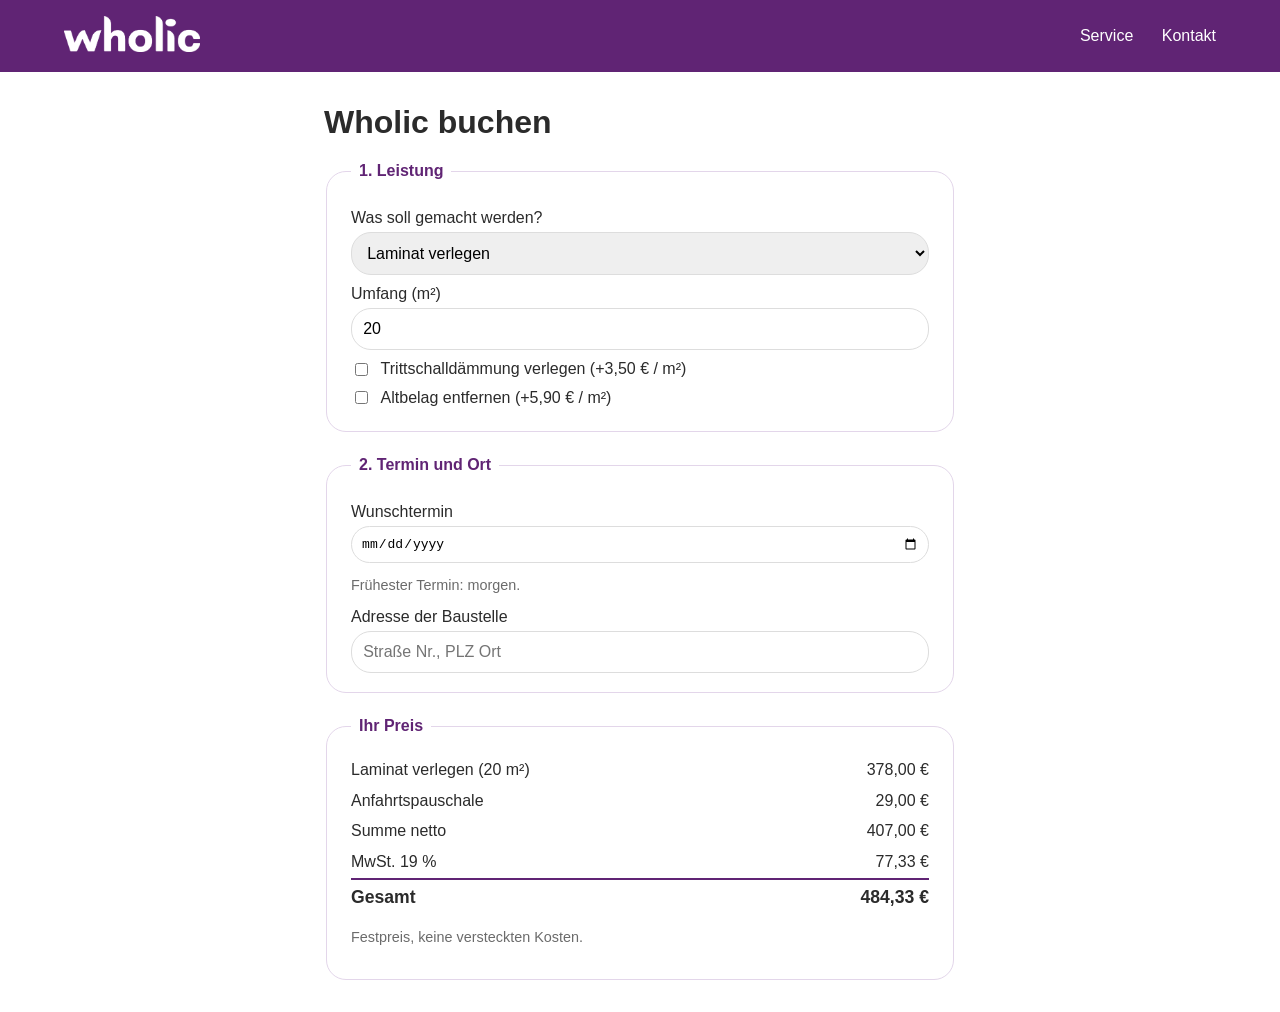
==== buchen.html @ 54e46283 "Add booking page with service selection and live price" ====
<!DOCTYPE html>
<html lang="de">
<head>
    <meta charset="UTF-8">
    <meta name="viewport" content="width=device-width, initial-scale=1.0">
    <title>Wholic buchen | wholic</title>
    <link rel="stylesheet" href="css/style.css">
    <script type="module" src="js/booking.js"></script>
</head>
<body>
    <header class="site-header">
        <a href="index.html"><img src="img/Wholic_Logo.png" alt="wholic"></a>
        <nav>
            <a href="index.html#service">Service</a>
            <a href="index.html#kontakt">Kontakt</a>
        </nav>
    </header>

    <main class="booking">
        <h1>Wholic buchen</h1>

        <form id="bookingForm">
            <fieldset>
                <legend>1. Leistung</legend>
                <label for="service">Was soll gemacht werden?</label>
                <select id="service" name="service"></select>

                <label for="quantity">Umfang (<span id="unit">m²</span>)</label>
                <input type="number" id="quantity" name="quantity" min="1" step="0.5" value="20" required>

                <div id="extras"></div>
            </fieldset>

            <fieldset>
                <legend>2. Termin und Ort</legend>
                <label for="date">Wunschtermin</label>
                <input type="date" id="date" name="date" required>
                <p class="hint">Frühester Termin: morgen.</p>

                <label for="address">Adresse der Baustelle</label>
                <input type="text" id="address" name="address" placeholder="Straße Nr., PLZ Ort" required>
            </fieldset>

            <fieldset>
                <legend>Ihr Preis</legend>
                <table class="price-table" id="priceTable"></table>
                <p class="hint">Festpreis, keine versteckten Kosten.</p>
            </fieldset>
        </form>
    </main>
</body>
</html>
---- css/style.css ----
/* Gemeinsame Styles für alle wholic-Seiten */

:root {
    --primary: #602474;
    --primary-dark: #4a1b5a;
    --accent: #e94e9b;
    --text: #2b2b2b;
    --muted: #6b6b6b;
    --bg-light: #f7f2fa;
    --radius: 20px;
}

* {
    box-sizing: border-box;
}

body {
    margin: 0;
    font-family: Arial, sans-serif;
    color: var(--text);
    background: #fff;
}

a {
    color: var(--primary);
}

/* ---------- Kopfzeile ---------- */

.site-header {
    display: flex;
    justify-content: space-between;
    align-items: center;
    flex-wrap: wrap;
    gap: 1em;
    padding: 1em 5%;
    background: var(--primary);
}

.site-header img {
    height: 36px;
}

.site-header nav a {
    color: #fff;
    text-decoration: none;
    margin-left: 1.5em;
}

.site-header nav a:hover {
    text-decoration: underline;
}

/* ---------- Buttons und Formulare ---------- */

button,
.button {
    display: inline-block;
    background: var(--primary);
    color: #fff;
    border: none;
    border-radius: var(--radius);
    padding: 0.7em 1.4em;
    font-size: 1em;
    text-decoration: none;
    cursor: pointer;
    transition: background-color 0.3s ease;
}

button:hover,
.button:hover {
    background: var(--primary-dark);
}

.button.light {
    background: #fff;
    color: var(--primary);
}

input,
select {
    padding: 0.7em;
    font-size: 1em;
    border: 1px solid #ddd;
    border-radius: var(--radius);
}

input:focus,
select:focus,
button:focus-visible {
    outline: 2px solid var(--accent);
    outline-offset: 1px;
}

/* ---------- Login-Seiten (lila Hintergrund, Karte in der Mitte) ---------- */

.auth-page {
    background: var(--primary) url("../img/Bg.png") center / cover no-repeat;
    display: flex;
    justify-content: center;
    align-items: center;
    min-height: 100vh;
}

.auth-box {
    width: 100%;
    max-width: 400px;
    padding: 2em;
    text-align: center;
    color: #fff;
}

.auth-box .logo {
    max-width: 200px;
    margin-bottom: 40px;
}

.auth-box form {
    display: flex;
    flex-direction: column;
    gap: 1em;
}

.auth-box a {
    color: #fff;
}

.error {
    background: #fde8e8;
    color: #b42318;
    padding: 0.8em;
    border-radius: 10px;
    margin-bottom: 1em;
}

/* ---------- Startseite ---------- */

.hero {
    background: var(--primary) url("../img/Bg.png") center / cover no-repeat;
    color: #fff;
    text-align: center;
    padding: 5em 5%;
}

.hero h1 {
    font-size: 2.2em;
    margin-top: 0;
}

.hero p {
    max-width: 640px;
    margin: 0 auto 2em;
    line-height: 1.5;
}

section {
    padding: 3em 5%;
}

section h2 {
    color: var(--primary);
    text-align: center;
}

section.light {
    background: var(--bg-light);
}

.grid {
    display: grid;
    grid-template-columns: repeat(auto-fit, minmax(220px, 1fr));
    gap: 1.5em;
    max-width: 1100px;
    margin: 0 auto;
}

.card {
    background: #fff;
    border-radius: var(--radius);
    padding: 1.5em;
    box-shadow: 0 2px 10px rgba(96, 36, 116, 0.1);
}

.card h3 {
    margin-top: 0;
    color: var(--primary);
}

.card .number {
    color: var(--accent);
    font-weight: bold;
}

.steps {
    max-width: 700px;
    margin: 0 auto;
    line-height: 1.6;
}

footer {
    background: var(--primary-dark);
    color: #fff;
    text-align: center;
    padding: 2em 5%;
    font-size: 0.9em;
}

footer a {
    color: #fff;
}

/* ---------- Buchungsstrecke ---------- */

.booking {
    max-width: 760px;
    margin: 2em auto;
    padding: 0 5%;
}

.booking fieldset {
    border: 1px solid #e3d6ea;
    border-radius: var(--radius);
    padding: 1.2em 1.5em;
    margin-bottom: 1.5em;
}

.booking legend {
    color: var(--primary);
    font-weight: bold;
    padding: 0 0.5em;
}

.booking label {
    display: block;
    margin: 0.6em 0 0.3em;
}

.booking .option {
    display: flex;
    align-items: center;
    gap: 0.6em;
    font-weight: normal;
}

.booking input[type="number"],
.booking input[type="date"],
.booking input[type="text"],
.booking select {
    width: 100%;
}

.price-table {
    width: 100%;
    border-collapse: collapse;
}

.price-table td {
    padding: 0.4em 0;
}

.price-table td:last-child {
    text-align: right;
}

.price-table .total td {
    border-top: 2px solid var(--primary);
    font-weight: bold;
    font-size: 1.1em;
}

.contract {
    max-height: 180px;
    overflow-y: auto;
    background: var(--bg-light);
    padding: 1em;
    border-radius: 10px;
    font-size: 0.9em;
    line-height: 1.5;
}

.hint {
    color: var(--muted);
    font-size: 0.9em;
}

.hidden {
    display: none;
}

@media (max-width: 600px) {
    .site-header nav a {
        margin: 0 1em 0 0;
    }

    .hero h1 {
        font-size: 1.6em;
    }
}
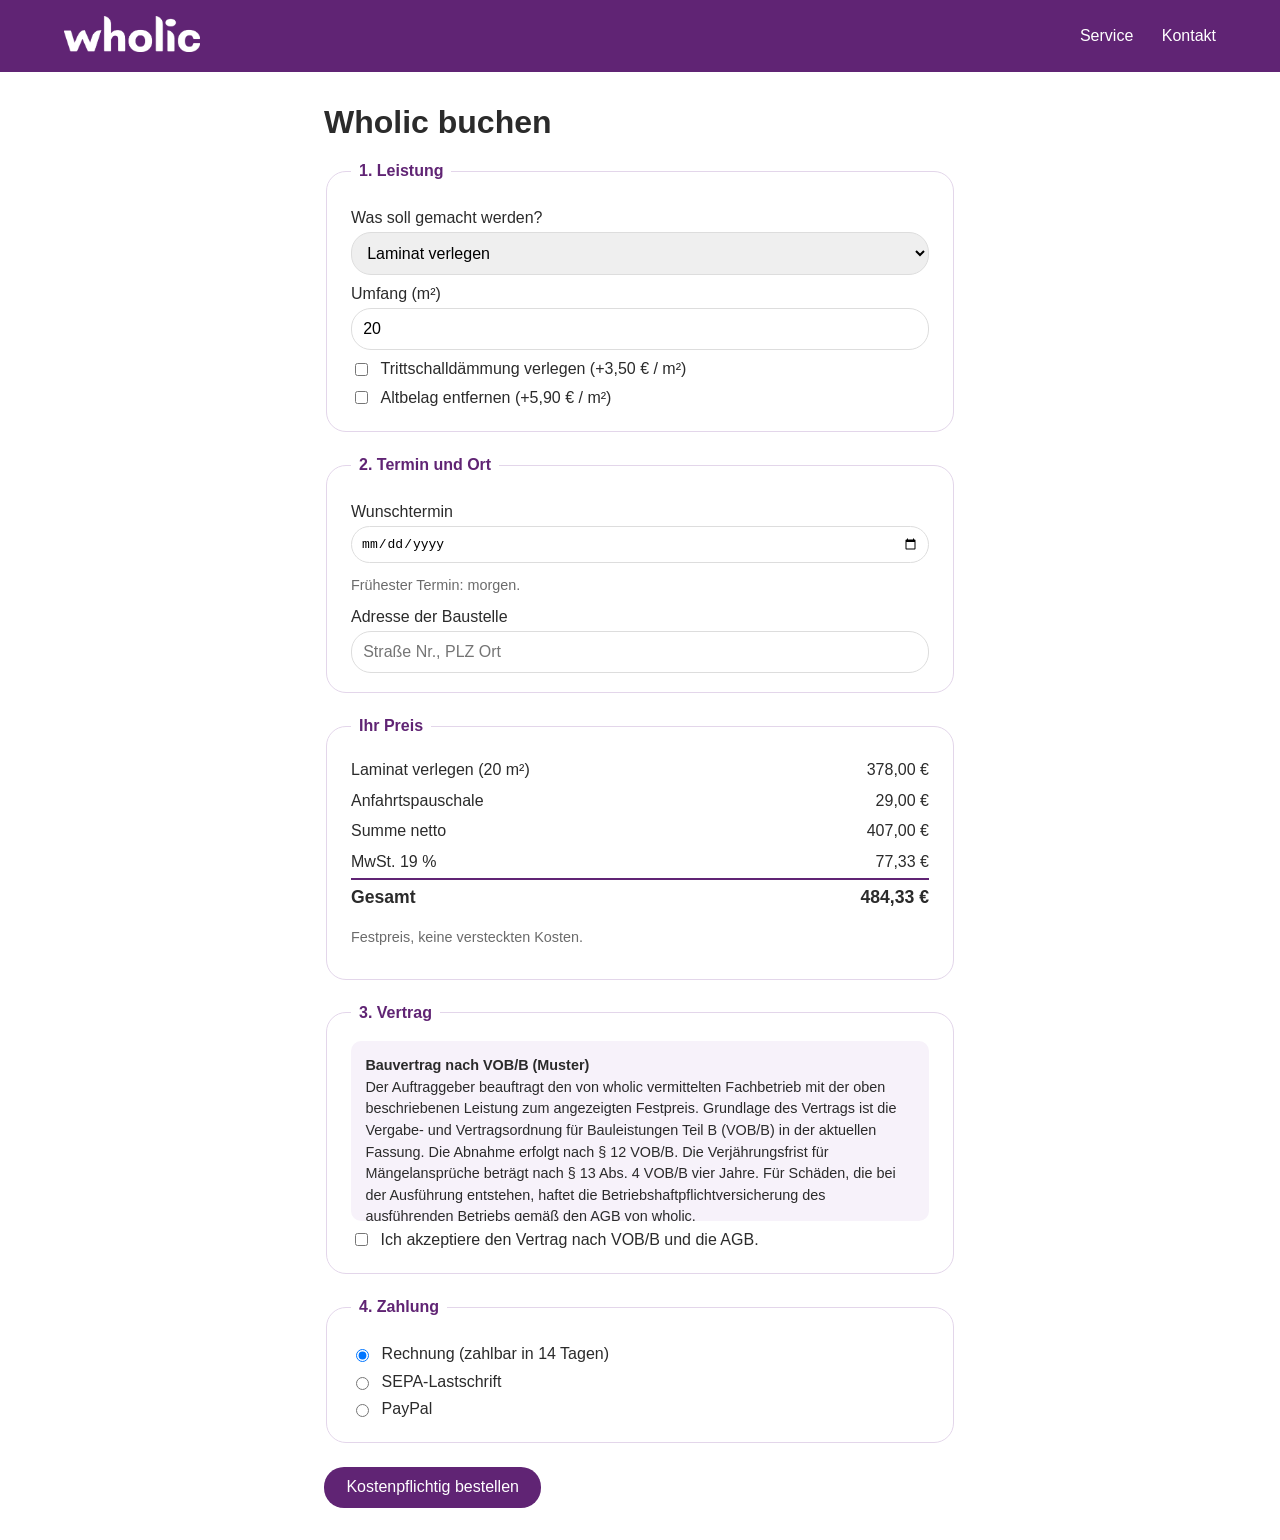
==== commit 0a31c83e: "Add VOB contract step and payment methods (invoice, SEPA, PayPal)" ====
--- a/buchen.html
+++ b/buchen.html
@@ -46,6 +46,43 @@
                 <table class="price-table" id="priceTable"></table>
                 <p class="hint">Festpreis, keine versteckten Kosten.</p>
             </fieldset>
+
+            <fieldset>
+                <legend>3. Vertrag</legend>
+                <div class="contract">
+                    <strong>Bauvertrag nach VOB/B (Muster)</strong><br>
+                    Der Auftraggeber beauftragt den von wholic vermittelten Fachbetrieb mit der oben
+                    beschriebenen Leistung zum angezeigten Festpreis. Grundlage des Vertrags ist die
+                    Vergabe- und Vertragsordnung für Bauleistungen Teil B (VOB/B) in der aktuellen Fassung.
+                    Die Abnahme erfolgt nach § 12 VOB/B. Die Verjährungsfrist für Mängelansprüche beträgt
+                    nach § 13 Abs. 4 VOB/B vier Jahre. Für Schäden, die bei der Ausführung entstehen, haftet
+                    die Betriebshaftpflichtversicherung des ausführenden Betriebs gemäß den AGB von wholic.
+                </div>
+                <label class="option">
+                    <input type="checkbox" id="acceptVob" required>
+                    Ich akzeptiere den Vertrag nach VOB/B und die AGB.
+                </label>
+            </fieldset>
+
+            <fieldset>
+                <legend>4. Zahlung</legend>
+                <label class="option"><input type="radio" name="payment" value="rechnung" checked> Rechnung (zahlbar in 14 Tagen)</label>
+                <label class="option"><input type="radio" name="payment" value="sepa"> SEPA-Lastschrift</label>
+                <label class="option"><input type="radio" name="payment" value="paypal"> PayPal</label>
+
+                <div id="sepaFields" class="hidden">
+                    <label for="iban">IBAN</label>
+                    <input type="text" id="iban" placeholder="DE89 3704 0044 0532 0130 00" autocomplete="off">
+                    <label class="option">
+                        <input type="checkbox" id="sepaMandate">
+                        Ich erteile wholic ein SEPA-Lastschriftmandat für diesen Auftrag.
+                    </label>
+                </div>
+                <p id="paypalHint" class="hint hidden">Nach dem Bestellen werden Sie zu PayPal weitergeleitet (im Proof of Concept simuliert).</p>
+            </fieldset>
+
+            <div id="formError" class="error hidden"></div>
+            <button type="submit">Kostenpflichtig bestellen</button>
         </form>
     </main>
 </body>
